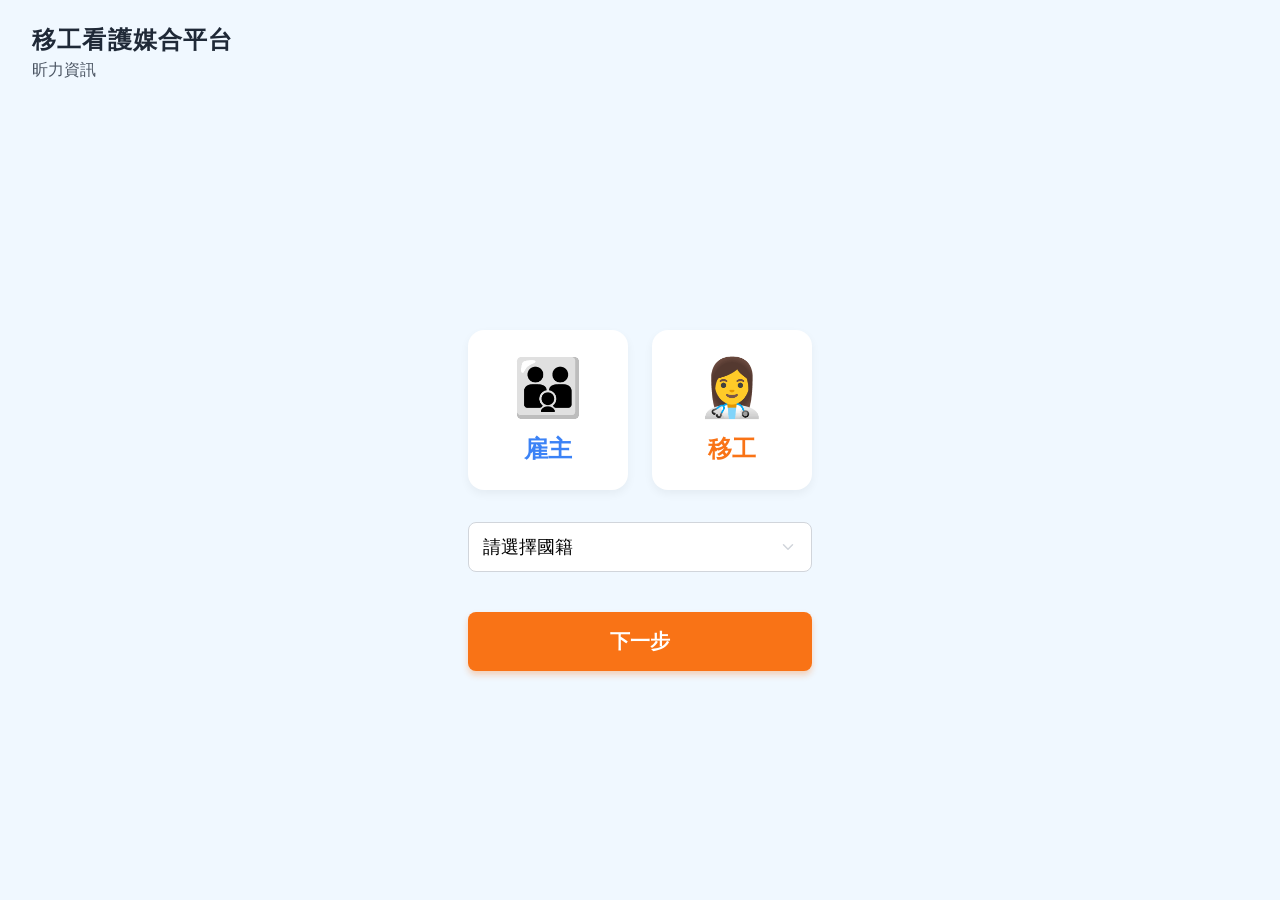
==== index.html @ 8b746304 "Initialize project: Add Role Selection, Worker/Employer Auth, OTP, and Dashboard" ====
<!DOCTYPE html>
<html lang="zh-TW">
<head>
    <meta charset="UTF-8">
    <meta name="viewport" content="width=device-width, initial-scale=1.0">
    <title>移工看護媒合平台 - 身份選擇</title>
    <style>
        /* =========================================
           1. 定義色彩變數 & 基礎樣式
           ========================================= */
        :root {
            --primary-orange: #f97316; /* 主要色調：橘色 */
            --secondary-blue: #3b82f6; /* 輔助色調：藍色 */
            --bg-light-blue: #f0f8ff;  /* 淺藍色背景，讓版面更柔和 */
            --text-dark: #1f2937;
            --border-grey: #d1d5db;
        }

        body {
            font-family: 'Segoe UI', Tahoma, Geneva, Verdana, sans-serif;
            margin: 0;
            padding: 0;
            display: flex;
            flex-direction: column;
            min-height: 100vh;
            background-color: var(--bg-light-blue);
            color: var(--text-dark);
        }

        /* =========================================
           2. 左上角標題區塊 (Header)
           ========================================= */
        header {
            padding: 24px 32px;
            position: absolute;
            top: 0;
            left: 0;
            z-index: 10; /* 確保在最上層 */
        }

        header h1 {
            margin: 0;
            font-size: 1.5rem;
            font-weight: bold;
            letter-spacing: 0.05em;
        }

        header p {
            margin: 4px 0 0 0;
            font-size: 1rem;
            color: #4b5563;
        }

        /* =========================================
           3. 畫面中央主要內容區 (Main)
           ========================================= */
        main {
            flex: 1;
            display: flex;
            flex-direction: column;
            justify-content: center;
            align-items: center;
            padding: 20px;
            margin-top: 100px; /* 增加間距，確保與 header 不重疊 */
        }

        /* --- 身份選擇按鈕容器 --- */
        .role-selection {
            display: flex;
            gap: 24px;
            margin-bottom: 32px;
        }

        /* --- 大按鈕通用樣式 --- */
        .role-btn {
            width: 160px;
            height: 160px;
            background-color: white;
            border: 3px solid transparent;
            border-radius: 16px;
            font-size: 1.5rem;
            font-weight: bold;
            cursor: pointer;
            display: flex;
            flex-direction: column;
            justify-content: center;
            align-items: center;
            box-shadow: 0 4px 10px rgba(0, 0, 0, 0.05);
            transition: all 0.2s ease-in-out;
        }

        /* 雇主按鈕：輔助色調藍色 */
        .role-btn.employer {
            color: var(--secondary-blue);
        }
        
        /* 雇主按鈕懸停或選中狀態 */
        .role-btn.employer.active, .role-btn.employer:hover {
            border-color: var(--secondary-blue);
            background-color: #eff6ff;
            transform: translateY(-4px);
        }

        /* 移工按鈕：主要色調橘色 */
        .role-btn.worker {
            color: var(--primary-orange);
        }
        
        /* 移工按鈕懸停或選中狀態 */
        .role-btn.worker.active, .role-btn.worker:hover {
            border-color: var(--primary-orange);
            background-color: #fff7ed;
            transform: translateY(-4px);
        }

        /* 按鈕內的圖示佔位符 */
        .icon-placeholder {
            font-size: 3.5rem;
            margin-bottom: 12px;
        }

        /* --- 下拉選單與下一步按鈕區域 --- */
        .form-group {
            display: flex;
            flex-direction: column;
            align-items: center;
            width: 100%;
            max-width: 344px; /* 讓寬度與上面兩個按鈕加總寬度相近 */
        }

        /* 自定義下拉選單樣式 */
        select {
            width: 100%;
            padding: 14px;
            font-size: 1.1rem;
            border: 1px solid var(--border-grey);
            border-radius: 8px;
            margin-bottom: 40px;
            background-color: white;
            cursor: pointer;
            outline: none;
            
            /* 移除原生的下拉箭頭 */
            -webkit-appearance: none; 
            -moz-appearance: none;
            appearance: none;
            
            /* 加入自定義的下拉箭頭圖示 (使用 SVG) */
            background-image: url("data:image/svg+xml,%3Csvg xmlns='http://www.w3.org/2000/svg' width='24' height='24' viewBox='0 0 24 24' fill='none' stroke='%23d1d5db' stroke-width='2' stroke-linecap='round' stroke-linejoin='round'%3E%3Cpolyline points='6 9 12 15 18 9'%3E%3C/polyline%3E%3C/svg%3E");
            background-repeat: no-repeat;
            background-position: right 14px center;
            background-size: 18px;
        }

        /* 下拉選單選取時的狀態 */
        select:focus {
            border-color: var(--primary-orange);
            box-shadow: 0 0 0 2px rgba(249, 115, 22, 0.2);
        }

        /* 「下一步」按鈕樣式 */
        .next-btn {
            background-color: var(--primary-orange);
            color: white;
            border: none;
            padding: 16px 60px;
            font-size: 1.25rem;
            font-weight: bold;
            border-radius: 8px;
            cursor: pointer;
            box-shadow: 0 4px 6px rgba(249, 115, 22, 0.3);
            transition: background-color 0.2s ease;
            width: 100%;
        }

        /* 「下一步」按鈕懸停狀態 */
        .next-btn:hover {
            background-color: #ea580c; /* 深一點的橘色 */
        }
    </style>
</head>
<body>

    <header>
        <h1>移工看護媒合平台</h1>
        <p>昕力資訊</p>
    </header>

    <main>
        <div class="role-selection" role="group" aria-label="請選擇您的身份">
            <button class="role-btn employer" id="btn-employer" aria-pressed="false">
                <span class="icon-placeholder">🧑‍🧑‍🧒</span>
                雇主
            </button>
            <button class="role-btn worker" id="btn-worker" aria-pressed="false">
                <span class="icon-placeholder">👩‍⚕️</span>
                移工
            </button>
        </div>

        <div class="form-group">
            <select id="nationality-select" aria-label="選擇國籍">
                <option value="" disabled selected>請選擇國籍</option>
                <option value="tw">台灣 (Taiwan)</option>
                <option value="id">印尼 (Indonesia)</option>
                <option value="vn">越南 (Vietnam)</option>
                <option value="ph">菲律賓 (Philippines)</option>
            </select>

            <button class="next-btn" id="btn-next">下一步</button>
        </div>
    </main>

    <script>
        // --- DOM 元素取得 ---
        const btnEmployer = document.getElementById('btn-employer');
        const btnWorker = document.getElementById('btn-worker');
        const btnNext = document.getElementById('btn-next');
        const nationalitySelect = document.getElementById('nationality-select');

        // 當前選擇的身份，預設為 null
        let selectedRole = null;

        // --- 互動邏輯函數定義 ---

        /**
         * 處理身份按鈕點擊狀態的函數
         * @param {string} role - 被選中的身份 ('employer' 或 'worker')
         */
        function selectRole(role) {
            selectedRole = role;
            
            // 1. 重置所有按鈕狀態：移除 'active' 類別並將 aria-pressed 設為 false
            btnEmployer.classList.remove('active');
            btnEmployer.setAttribute('aria-pressed', 'false');
            btnWorker.classList.remove('active');
            btnWorker.setAttribute('aria-pressed', 'false');

            // 2. 啟動被選中的按鈕狀態：加入 'active' 類別並將 aria-pressed 設為 true
            if (role === 'employer') {
                btnEmployer.classList.add('active');
                btnEmployer.setAttribute('aria-pressed', 'true');
            } else if (role === 'worker') {
                btnWorker.classList.add('active');
                btnWorker.setAttribute('aria-pressed', 'true');
            }
        }

        // --- 事件監聽器綁定 ---

        // 當點擊「雇主」大按鈕時
        btnEmployer.addEventListener('click', () => selectRole('employer'));
        
        // 當點擊「移工」大按鈕時
        btnWorker.addEventListener('click', () => selectRole('worker'));

        // 當點擊「下一步」按鈕時
        btnNext.addEventListener('click', () => {
            // 取得下拉選單選取的國籍值
            const nationality = nationalitySelect.value;
            
            // 1. 基礎防呆驗證
            // 檢查是否選擇了身份
            if (!selectedRole) {
                alert('請先點擊選擇身份（雇主或移工）！');
                return;
            }
            // 檢查是否選擇了國籍
            if (!nationality) {
                alert('請下拉選擇國籍！');
                return;
            }
            
            // 2. 根據身份別進行頁面跳轉
            // [技術需求討論結果]：模擬身份驗證流程

            if (selectedRole === 'worker') {
                // 若選擇「移工」，則跳轉到「移工註冊/登入」驗證頁面
                console.log("驗證通過，準備跳轉至【移工】驗證頁面。");
                window.location.href = 'worker-auth.html';
            } else if (selectedRole === 'employer') {
                // 若選擇「雇主」，則跳轉到「雇主註冊/登入」驗證頁面
                // [注意]：這裡已經修改完成，會跳轉到 employer-auth.html 檔案
                console.log("驗證通過，準備跳轉至【雇主】驗證頁面。");
                window.location.href = 'employer-auth.html';
            }
        });
    </script>

</body>
</html>
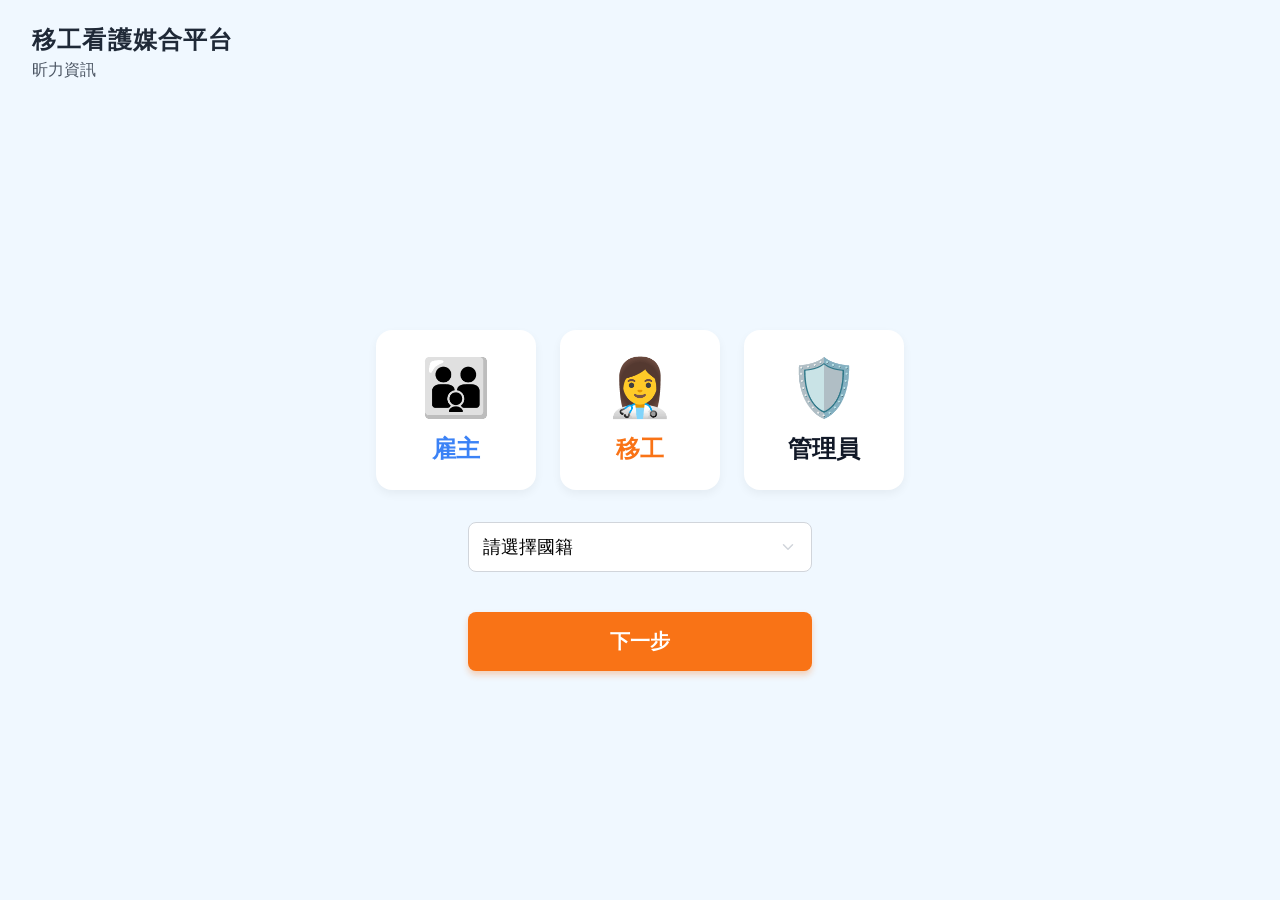
==== commit d5d7155a: "Update worker job UI and admin dashboard" ====
--- a/index.html
+++ b/index.html
@@ -177,6 +177,9 @@
         .next-btn:hover {
             background-color: #ea580c; /* 深一點的橘色 */
         }
+    .role-btn.admin { color: #111827; }
+        .role-btn.admin.active, .role-btn.admin:hover { border-color: #111827; background-color: #f9fafb; transform: translateY(-4px); }
+        @media(max-width:720px){.role-selection{flex-direction:column}.role-btn{width:220px;height:132px}}
     </style>
 </head>
 <body>
@@ -196,6 +199,10 @@
                 <span class="icon-placeholder">👩‍⚕️</span>
                 移工
             </button>
+            <button class="role-btn admin" id="btn-admin" aria-pressed="false">
+                <span class="icon-placeholder">🛡️</span>
+                管理員
+            </button>
         </div>
 
         <div class="form-group">
@@ -215,6 +222,7 @@
         // --- DOM 元素取得 ---
         const btnEmployer = document.getElementById('btn-employer');
         const btnWorker = document.getElementById('btn-worker');
+        const btnAdmin = document.getElementById('btn-admin');
         const btnNext = document.getElementById('btn-next');
         const nationalitySelect = document.getElementById('nationality-select');
 
@@ -235,6 +243,8 @@
             btnEmployer.setAttribute('aria-pressed', 'false');
             btnWorker.classList.remove('active');
             btnWorker.setAttribute('aria-pressed', 'false');
+            btnAdmin.classList.remove('active');
+            btnAdmin.setAttribute('aria-pressed', 'false');
 
             // 2. 啟動被選中的按鈕狀態：加入 'active' 類別並將 aria-pressed 設為 true
             if (role === 'employer') {
@@ -243,6 +253,9 @@
             } else if (role === 'worker') {
                 btnWorker.classList.add('active');
                 btnWorker.setAttribute('aria-pressed', 'true');
+            } else if (role === 'admin') {
+                btnAdmin.classList.add('active');
+                btnAdmin.setAttribute('aria-pressed', 'true');
             }
         }
 
@@ -253,6 +266,7 @@
         
         // 當點擊「移工」大按鈕時
         btnWorker.addEventListener('click', () => selectRole('worker'));
+        btnAdmin.addEventListener('click', () => selectRole('admin'));
 
         // 當點擊「下一步」按鈕時
         btnNext.addEventListener('click', () => {
@@ -274,14 +288,19 @@
             // 2. 根據身份別進行頁面跳轉
             // [技術需求討論結果]：模擬身份驗證流程
 
-            if (selectedRole === 'worker') {
+            if (selectedRole === 'admin') {
+                localStorage.setItem('mcp_role','admin');
+                window.location.href = 'admin-login.html';
+            } else if (selectedRole === 'worker') {
                 // 若選擇「移工」，則跳轉到「移工註冊/登入」驗證頁面
                 console.log("驗證通過，準備跳轉至【移工】驗證頁面。");
+                localStorage.setItem('mcp_role','worker');
                 window.location.href = 'worker-auth.html';
             } else if (selectedRole === 'employer') {
                 // 若選擇「雇主」，則跳轉到「雇主註冊/登入」驗證頁面
                 // [注意]：這裡已經修改完成，會跳轉到 employer-auth.html 檔案
                 console.log("驗證通過，準備跳轉至【雇主】驗證頁面。");
+                localStorage.setItem('mcp_role','employer');
                 window.location.href = 'employer-auth.html';
             }
         });
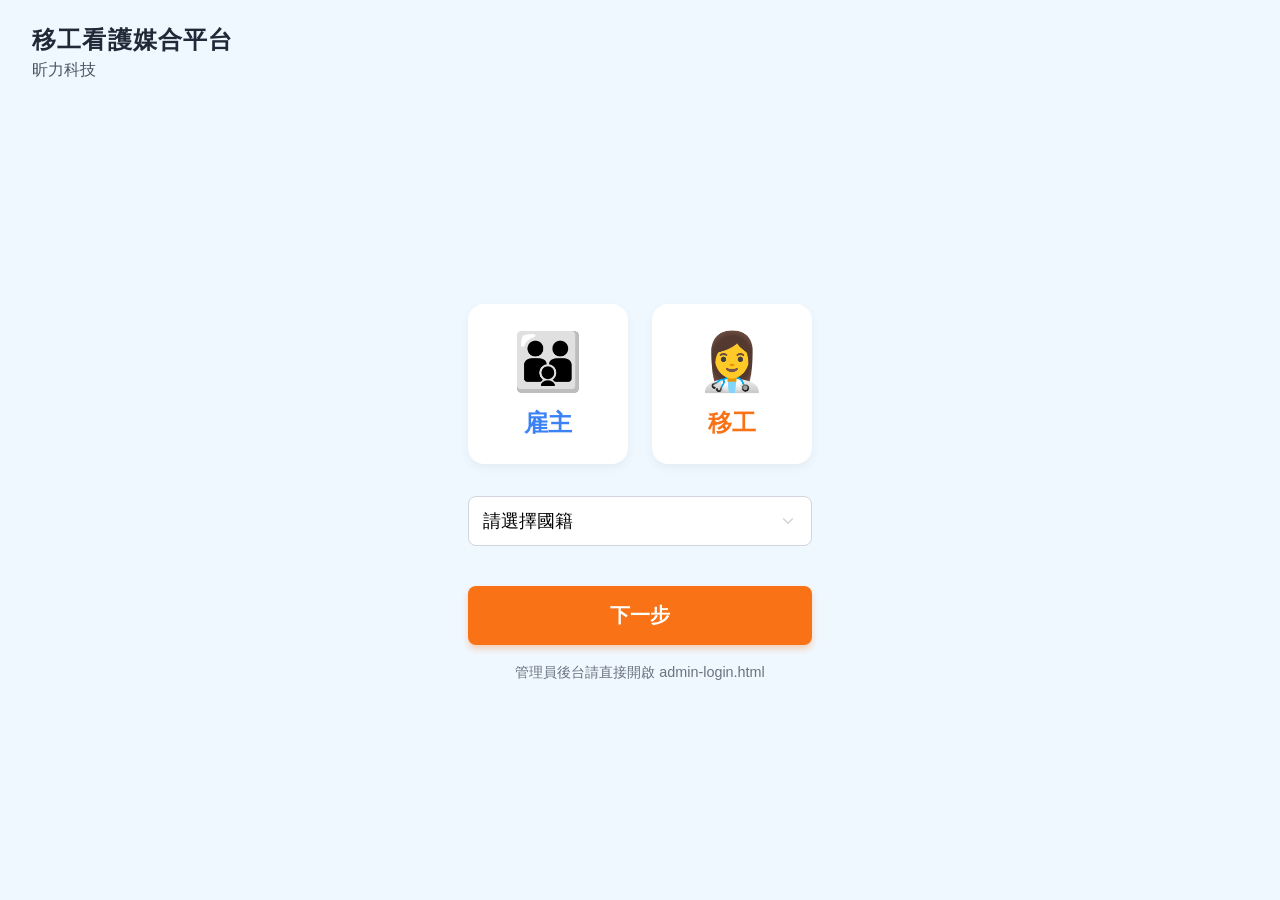
==== commit 605285ff: "Update worker job UI and admin dashboard" ====
--- a/index.html
+++ b/index.html
@@ -177,8 +177,6 @@
         .next-btn:hover {
             background-color: #ea580c; /* 深一點的橘色 */
         }
-    .role-btn.admin { color: #111827; }
-        .role-btn.admin.active, .role-btn.admin:hover { border-color: #111827; background-color: #f9fafb; transform: translateY(-4px); }
         @media(max-width:720px){.role-selection{flex-direction:column}.role-btn{width:220px;height:132px}}
     </style>
 </head>
@@ -186,7 +184,7 @@
 
     <header>
         <h1>移工看護媒合平台</h1>
-        <p>昕力資訊</p>
+        <p>昕力科技</p>
     </header>
 
     <main>
@@ -199,10 +197,6 @@
                 <span class="icon-placeholder">👩‍⚕️</span>
                 移工
             </button>
-            <button class="role-btn admin" id="btn-admin" aria-pressed="false">
-                <span class="icon-placeholder">🛡️</span>
-                管理員
-            </button>
         </div>
 
         <div class="form-group">
@@ -215,6 +209,7 @@
             </select>
 
             <button class="next-btn" id="btn-next">下一步</button>
+            <p style="margin-top:18px;color:#6b7280;font-size:.9rem;">管理員後台請直接開啟 admin-login.html</p>
         </div>
     </main>
 
@@ -222,7 +217,6 @@
         // --- DOM 元素取得 ---
         const btnEmployer = document.getElementById('btn-employer');
         const btnWorker = document.getElementById('btn-worker');
-        const btnAdmin = document.getElementById('btn-admin');
         const btnNext = document.getElementById('btn-next');
         const nationalitySelect = document.getElementById('nationality-select');
 
@@ -243,8 +237,6 @@
             btnEmployer.setAttribute('aria-pressed', 'false');
             btnWorker.classList.remove('active');
             btnWorker.setAttribute('aria-pressed', 'false');
-            btnAdmin.classList.remove('active');
-            btnAdmin.setAttribute('aria-pressed', 'false');
 
             // 2. 啟動被選中的按鈕狀態：加入 'active' 類別並將 aria-pressed 設為 true
             if (role === 'employer') {
@@ -253,9 +245,6 @@
             } else if (role === 'worker') {
                 btnWorker.classList.add('active');
                 btnWorker.setAttribute('aria-pressed', 'true');
-            } else if (role === 'admin') {
-                btnAdmin.classList.add('active');
-                btnAdmin.setAttribute('aria-pressed', 'true');
             }
         }
 
@@ -266,7 +255,6 @@
         
         // 當點擊「移工」大按鈕時
         btnWorker.addEventListener('click', () => selectRole('worker'));
-        btnAdmin.addEventListener('click', () => selectRole('admin'));
 
         // 當點擊「下一步」按鈕時
         btnNext.addEventListener('click', () => {
@@ -288,10 +276,7 @@
             // 2. 根據身份別進行頁面跳轉
             // [技術需求討論結果]：模擬身份驗證流程
 
-            if (selectedRole === 'admin') {
-                localStorage.setItem('mcp_role','admin');
-                window.location.href = 'admin-login.html';
-            } else if (selectedRole === 'worker') {
+            if (selectedRole === 'worker') {
                 // 若選擇「移工」，則跳轉到「移工註冊/登入」驗證頁面
                 console.log("驗證通過，準備跳轉至【移工】驗證頁面。");
                 localStorage.setItem('mcp_role','worker');
